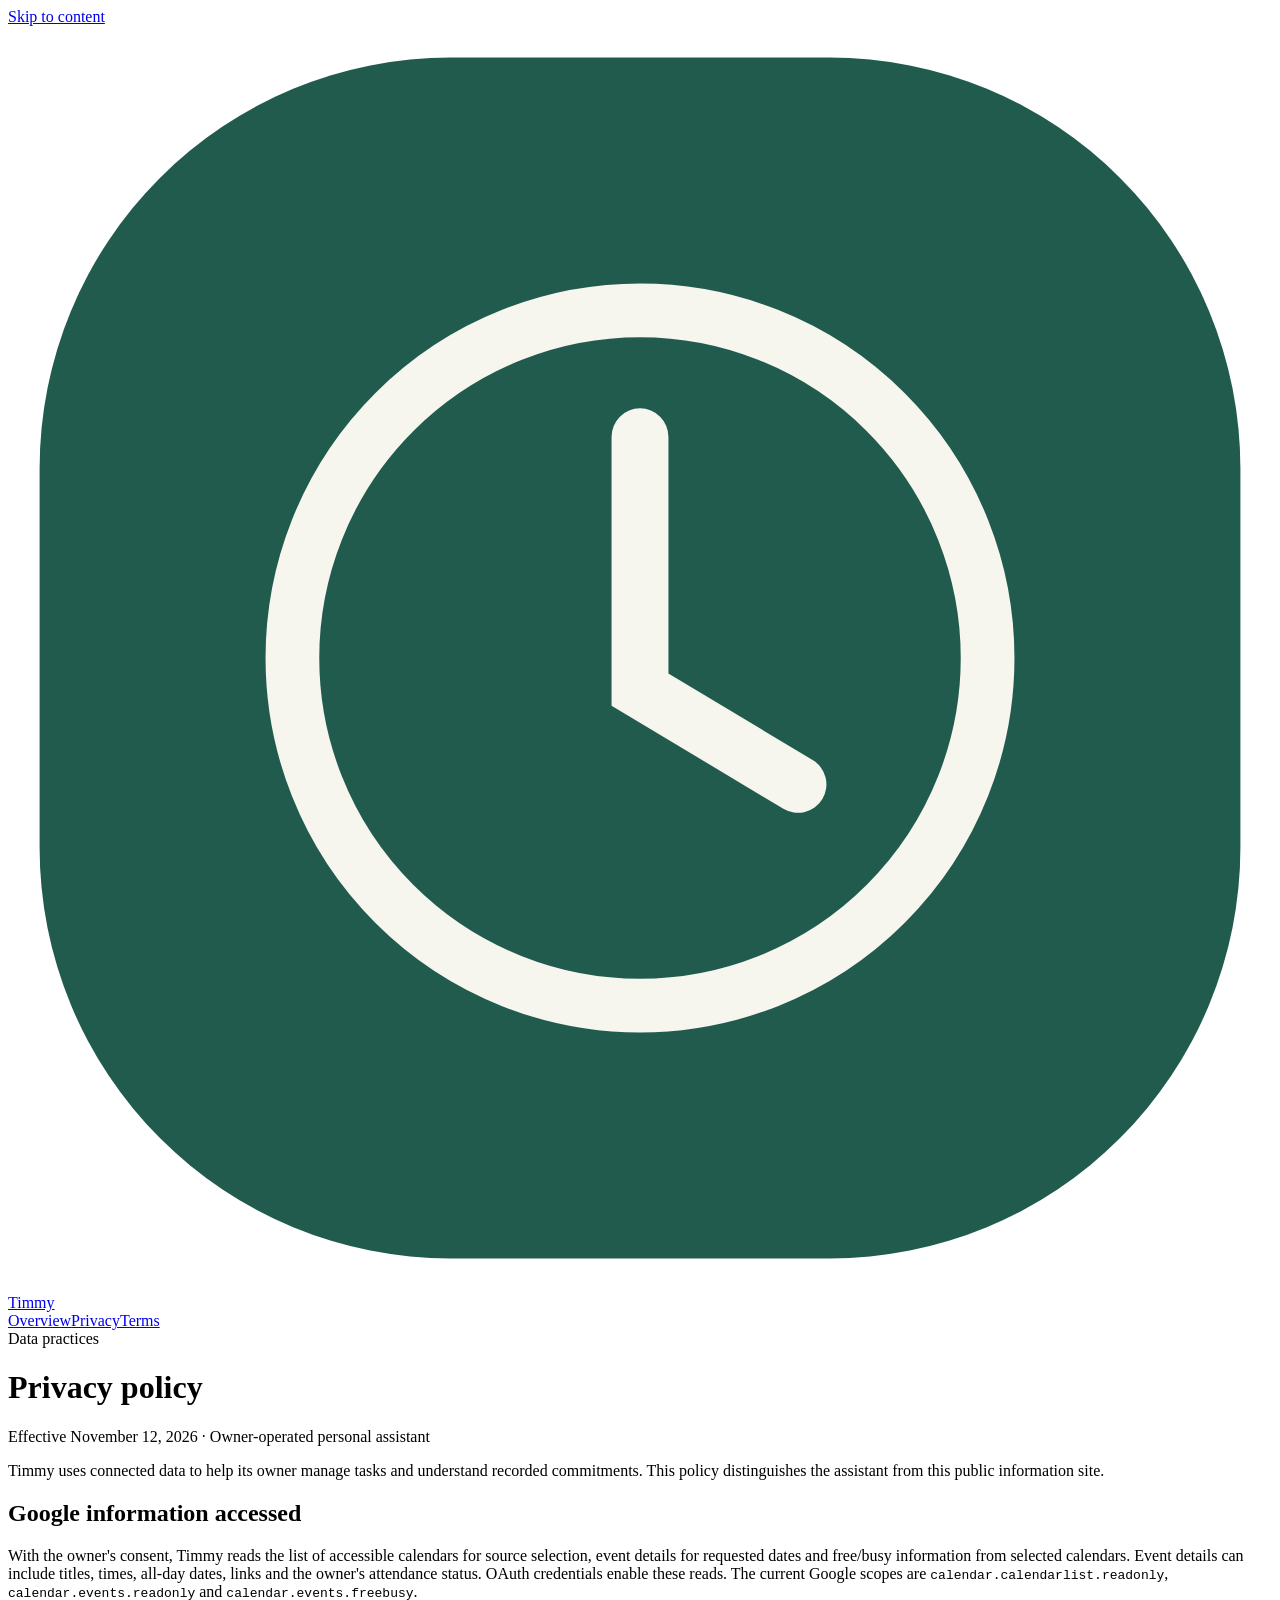
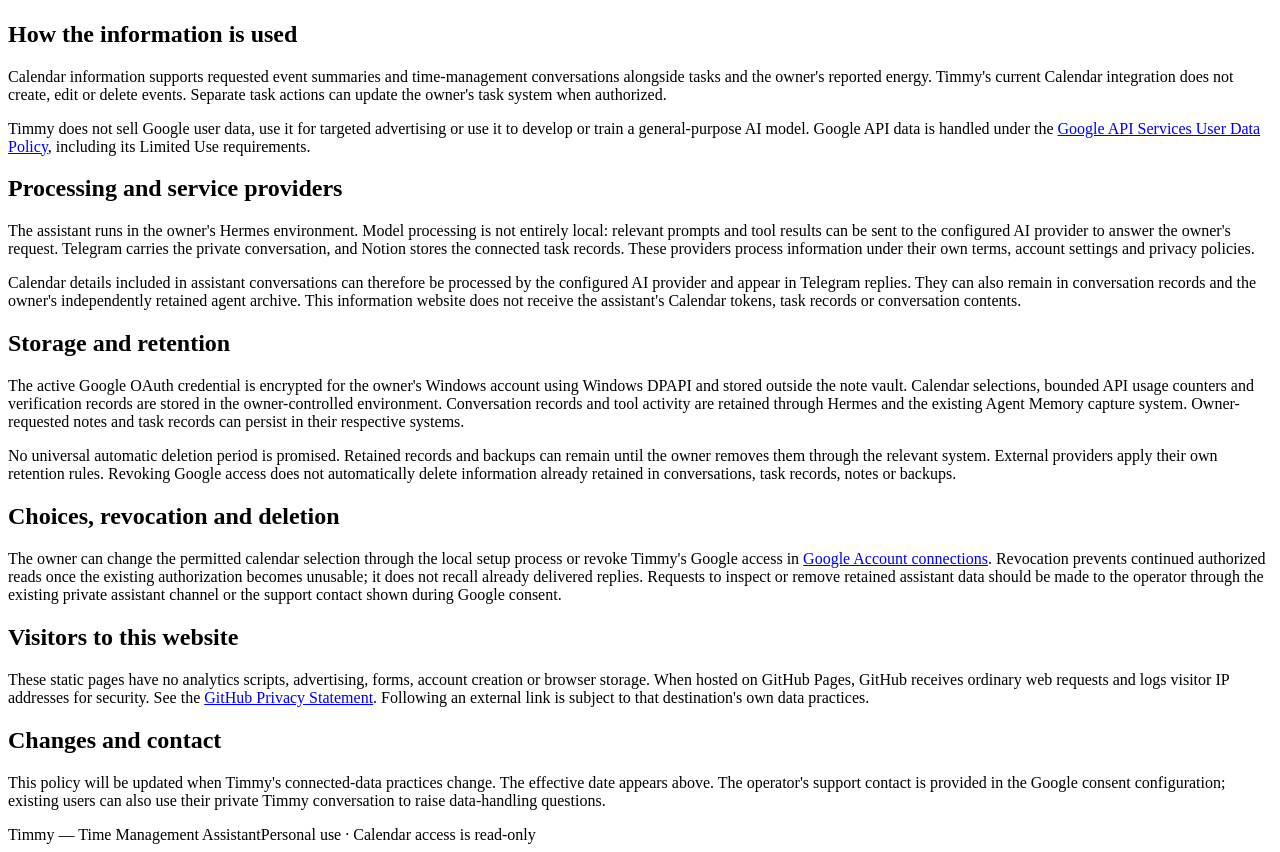
==== privacy.html @ 3e9d04fe "Publish reviewed Timmy privacy policy" ====
<!doctype html>
<html lang="en"><head><meta charset="utf-8"><meta name="viewport" content="width=device-width,initial-scale=1"><title>Privacy policy · Timmy</title><meta name="description" content="How Timmy accesses, uses, stores and shares Google Calendar information, and how its owner controls access."><meta name="referrer" content="strict-origin-when-cross-origin"><meta http-equiv="Content-Security-Policy" content="default-src 'none'; style-src 'self'; img-src 'self'; base-uri 'none'; form-action 'none'"><link rel="icon" href="favicon.svg" type="image/svg+xml"><link rel="stylesheet" href="styles.css"></head><body><a class="skip" href="#main">Skip to content</a><div class="shell"><header class="top"><a class="brand" href="./"><svg aria-hidden="true" viewBox="0 0 40 40" fill="none"><rect x="1" y="1" width="38" height="38" rx="13" fill="#205b4d"/><circle cx="20" cy="20" r="11" stroke="#f6f5ee" stroke-width="1.7"/><path d="M20 13v8l5 3" stroke="#f6f5ee" stroke-width="1.8" stroke-linecap="round"/></svg><span>Timmy</span></a><nav aria-label="Main navigation"><a href="./">Overview</a><a href="privacy.html" aria-current="page">Privacy</a><a href="terms.html">Terms</a></nav></header><main id="main" class="document"><div class="eyebrow">Data practices</div><h1>Privacy policy</h1><p class="meta">Effective November 12, 2026 · Owner-operated personal assistant</p><p class="lead">Timmy uses connected data to help its owner manage tasks and understand recorded commitments. This policy distinguishes the assistant from this public information site.</p><h2>Google information accessed</h2><p>With the owner's consent, Timmy reads the list of accessible calendars for source selection, event details for requested dates and free/busy information from selected calendars. Event details can include titles, times, all-day dates, links and the owner's attendance status. OAuth credentials enable these reads. The current Google scopes are <code>calendar.calendarlist.readonly</code>, <code>calendar.events.readonly</code> and <code>calendar.events.freebusy</code>.</p><h2>How the information is used</h2><p>Calendar information supports requested event summaries and time-management conversations alongside tasks and the owner's reported energy. Timmy's current Calendar integration does not create, edit or delete events. Separate task actions can update the owner's task system when authorized.</p><p>Timmy does not sell Google user data, use it for targeted advertising or use it to develop or train a general-purpose AI model. Google API data is handled under the <a href="https://developers.google.com/terms/api-services-user-data-policy">Google API Services User Data Policy</a>, including its Limited Use requirements.</p><h2>Processing and service providers</h2><p>The assistant runs in the owner's Hermes environment. Model processing is not entirely local: relevant prompts and tool results can be sent to the configured AI provider to answer the owner's request. Telegram carries the private conversation, and Notion stores the connected task records. These providers process information under their own terms, account settings and privacy policies.</p><p>Calendar details included in assistant conversations can therefore be processed by the configured AI provider and appear in Telegram replies. They can also remain in conversation records and the owner's independently retained agent archive. This information website does not receive the assistant's Calendar tokens, task records or conversation contents.</p><h2>Storage and retention</h2><p>The active Google OAuth credential is encrypted for the owner's Windows account using Windows DPAPI and stored outside the note vault. Calendar selections, bounded API usage counters and verification records are stored in the owner-controlled environment. Conversation records and tool activity are retained through Hermes and the existing Agent Memory capture system. Owner-requested notes and task records can persist in their respective systems.</p><p>No universal automatic deletion period is promised. Retained records and backups can remain until the owner removes them through the relevant system. External providers apply their own retention rules. Revoking Google access does not automatically delete information already retained in conversations, task records, notes or backups.</p><h2>Choices, revocation and deletion</h2><p>The owner can change the permitted calendar selection through the local setup process or revoke Timmy's Google access in <a href="https://myaccount.google.com/connections">Google Account connections</a>. Revocation prevents continued authorized reads once the existing authorization becomes unusable; it does not recall already delivered replies. Requests to inspect or remove retained assistant data should be made to the operator through the existing private assistant channel or the support contact shown during Google consent.</p><h2>Visitors to this website</h2><p>These static pages have no analytics scripts, advertising, forms, account creation or browser storage. When hosted on GitHub Pages, GitHub receives ordinary web requests and logs visitor IP addresses for security. See the <a href="https://docs.github.com/en/site-policy/privacy-policies/github-general-privacy-statement">GitHub Privacy Statement</a>. Following an external link is subject to that destination's own data practices.</p><h2>Changes and contact</h2><p>This policy will be updated when Timmy's connected-data practices change. The effective date appears above. The operator's support contact is provided in the Google consent configuration; existing users can also use their private Timmy conversation to raise data-handling questions.</p></main><footer><span>Timmy — Time Management Assistant</span><span>Personal use · Calendar access is read-only</span></footer></div></body></html>
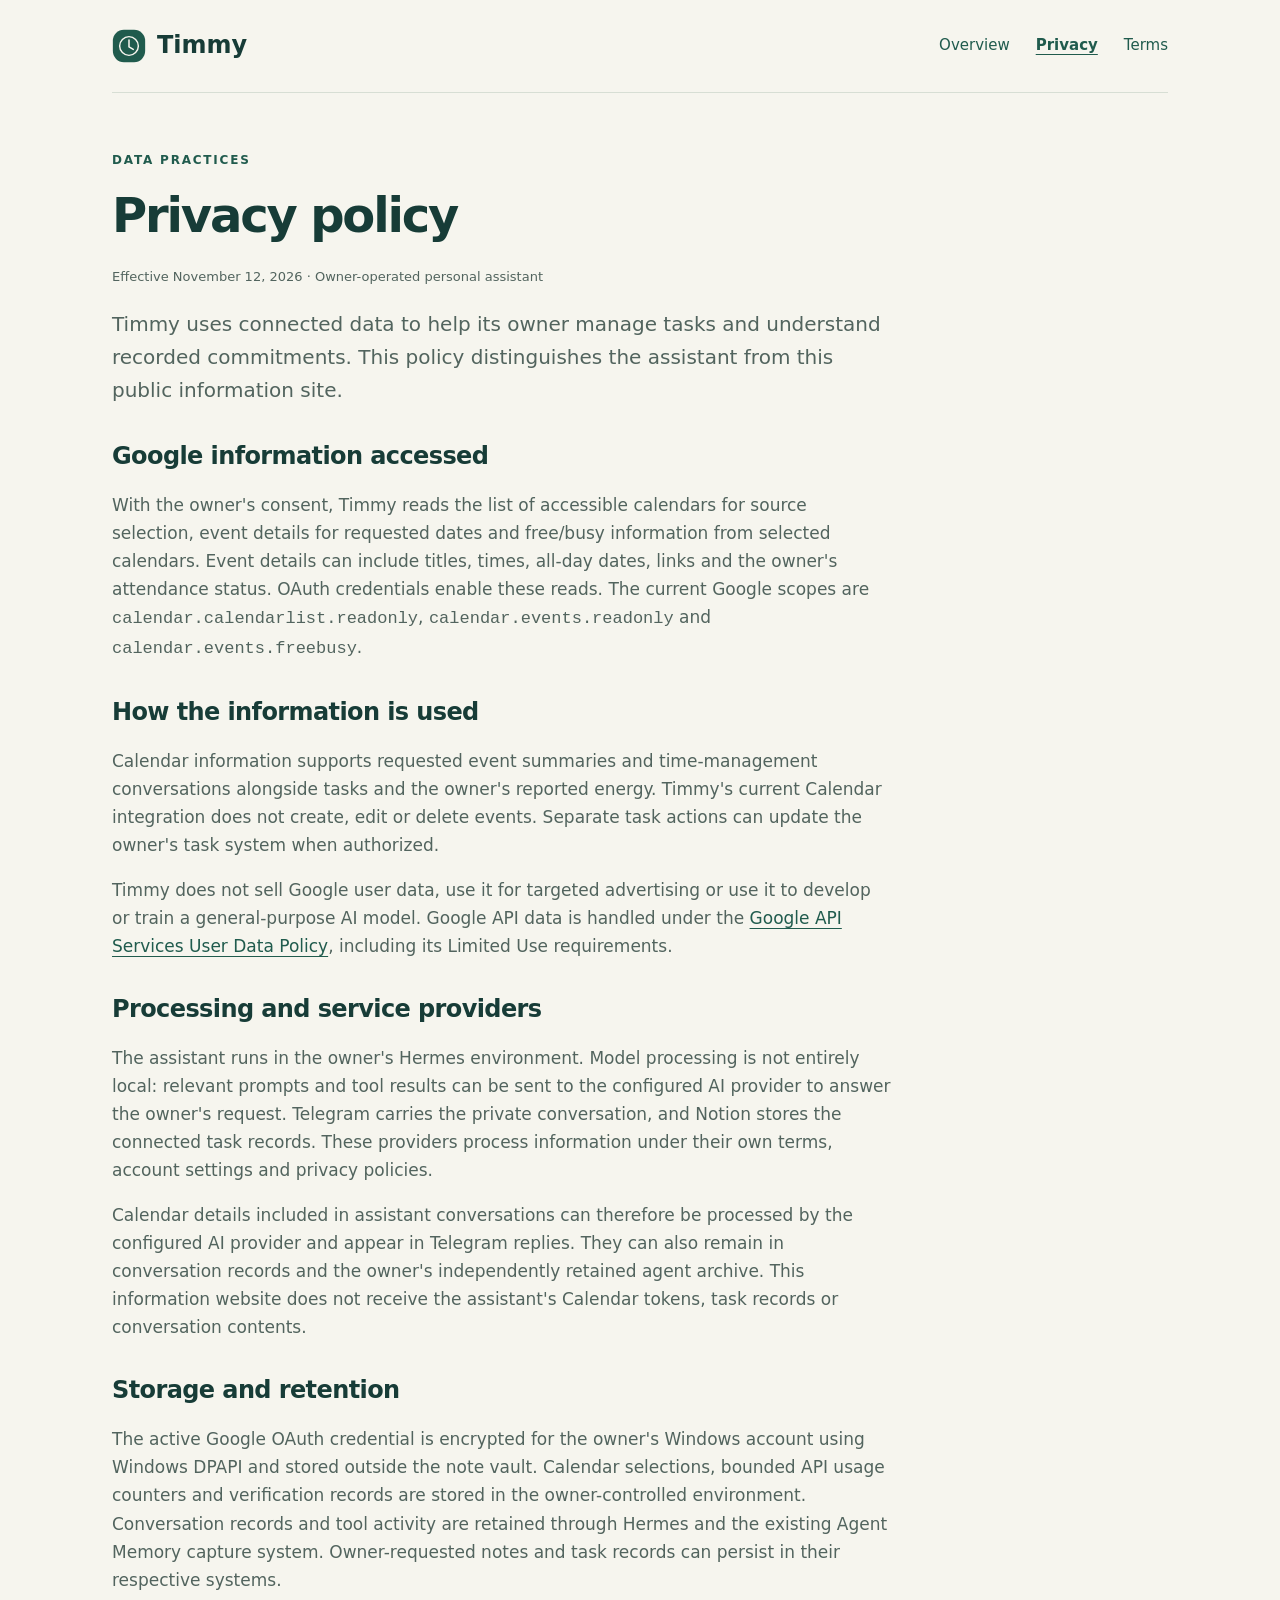
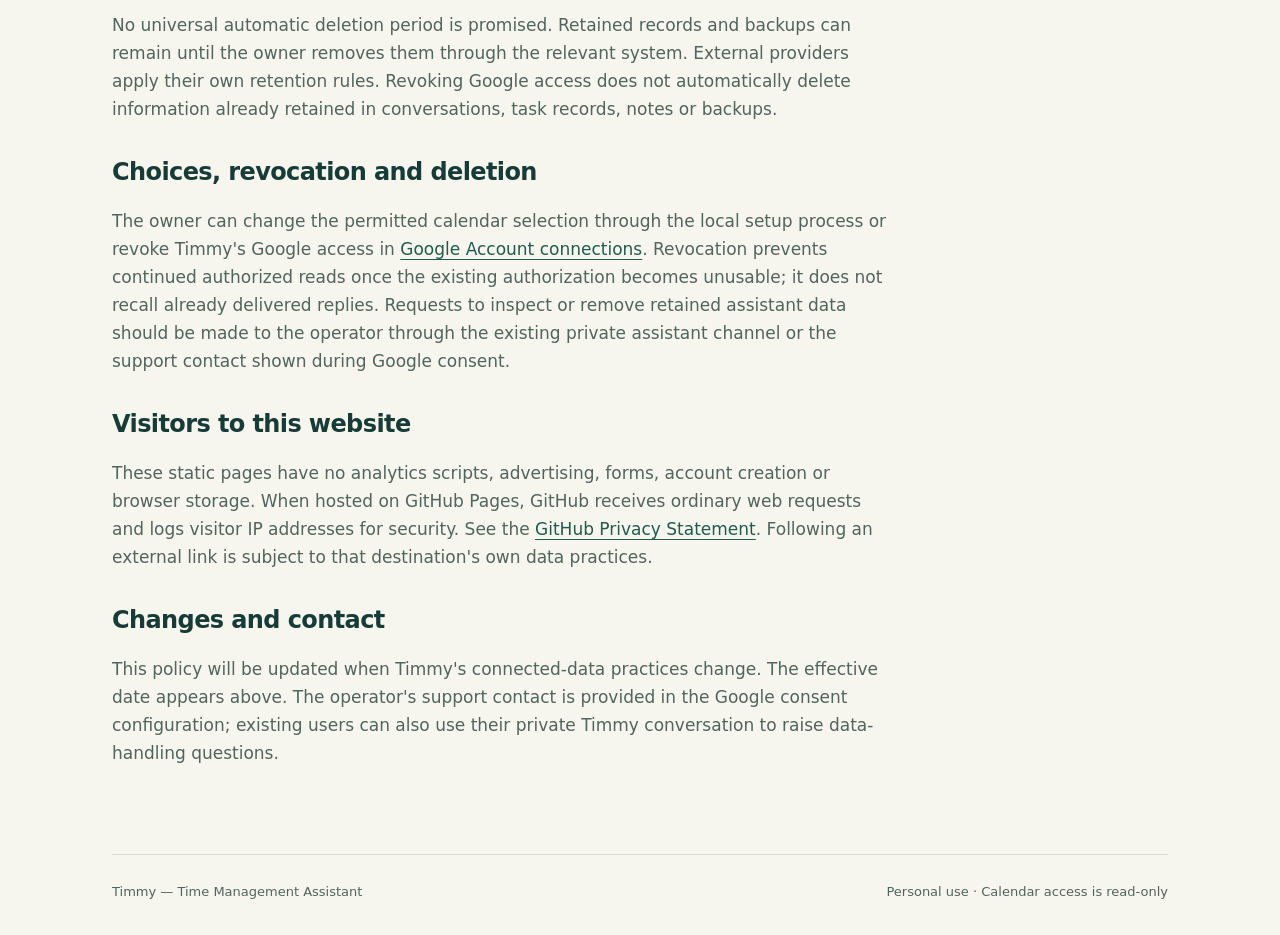
==== commit 68d730fe: "Prevent search indexing by adding noindex meta tag Added 'noindex' meta tag to prevent search indexi" ====
--- a/privacy.html
+++ b/privacy.html
@@ -1,2 +1,2 @@
 <!doctype html>
-<html lang="en"><head><meta charset="utf-8"><meta name="viewport" content="width=device-width,initial-scale=1"><title>Privacy policy · Timmy</title><meta name="description" content="How Timmy accesses, uses, stores and shares Google Calendar information, and how its owner controls access."><meta name="referrer" content="strict-origin-when-cross-origin"><meta http-equiv="Content-Security-Policy" content="default-src 'none'; style-src 'self'; img-src 'self'; base-uri 'none'; form-action 'none'"><link rel="icon" href="favicon.svg" type="image/svg+xml"><link rel="stylesheet" href="styles.css"></head><body><a class="skip" href="#main">Skip to content</a><div class="shell"><header class="top"><a class="brand" href="./"><svg aria-hidden="true" viewBox="0 0 40 40" fill="none"><rect x="1" y="1" width="38" height="38" rx="13" fill="#205b4d"/><circle cx="20" cy="20" r="11" stroke="#f6f5ee" stroke-width="1.7"/><path d="M20 13v8l5 3" stroke="#f6f5ee" stroke-width="1.8" stroke-linecap="round"/></svg><span>Timmy</span></a><nav aria-label="Main navigation"><a href="./">Overview</a><a href="privacy.html" aria-current="page">Privacy</a><a href="terms.html">Terms</a></nav></header><main id="main" class="document"><div class="eyebrow">Data practices</div><h1>Privacy policy</h1><p class="meta">Effective November 12, 2026 · Owner-operated personal assistant</p><p class="lead">Timmy uses connected data to help its owner manage tasks and understand recorded commitments. This policy distinguishes the assistant from this public information site.</p><h2>Google information accessed</h2><p>With the owner's consent, Timmy reads the list of accessible calendars for source selection, event details for requested dates and free/busy information from selected calendars. Event details can include titles, times, all-day dates, links and the owner's attendance status. OAuth credentials enable these reads. The current Google scopes are <code>calendar.calendarlist.readonly</code>, <code>calendar.events.readonly</code> and <code>calendar.events.freebusy</code>.</p><h2>How the information is used</h2><p>Calendar information supports requested event summaries and time-management conversations alongside tasks and the owner's reported energy. Timmy's current Calendar integration does not create, edit or delete events. Separate task actions can update the owner's task system when authorized.</p><p>Timmy does not sell Google user data, use it for targeted advertising or use it to develop or train a general-purpose AI model. Google API data is handled under the <a href="https://developers.google.com/terms/api-services-user-data-policy">Google API Services User Data Policy</a>, including its Limited Use requirements.</p><h2>Processing and service providers</h2><p>The assistant runs in the owner's Hermes environment. Model processing is not entirely local: relevant prompts and tool results can be sent to the configured AI provider to answer the owner's request. Telegram carries the private conversation, and Notion stores the connected task records. These providers process information under their own terms, account settings and privacy policies.</p><p>Calendar details included in assistant conversations can therefore be processed by the configured AI provider and appear in Telegram replies. They can also remain in conversation records and the owner's independently retained agent archive. This information website does not receive the assistant's Calendar tokens, task records or conversation contents.</p><h2>Storage and retention</h2><p>The active Google OAuth credential is encrypted for the owner's Windows account using Windows DPAPI and stored outside the note vault. Calendar selections, bounded API usage counters and verification records are stored in the owner-controlled environment. Conversation records and tool activity are retained through Hermes and the existing Agent Memory capture system. Owner-requested notes and task records can persist in their respective systems.</p><p>No universal automatic deletion period is promised. Retained records and backups can remain until the owner removes them through the relevant system. External providers apply their own retention rules. Revoking Google access does not automatically delete information already retained in conversations, task records, notes or backups.</p><h2>Choices, revocation and deletion</h2><p>The owner can change the permitted calendar selection through the local setup process or revoke Timmy's Google access in <a href="https://myaccount.google.com/connections">Google Account connections</a>. Revocation prevents continued authorized reads once the existing authorization becomes unusable; it does not recall already delivered replies. Requests to inspect or remove retained assistant data should be made to the operator through the existing private assistant channel or the support contact shown during Google consent.</p><h2>Visitors to this website</h2><p>These static pages have no analytics scripts, advertising, forms, account creation or browser storage. When hosted on GitHub Pages, GitHub receives ordinary web requests and logs visitor IP addresses for security. See the <a href="https://docs.github.com/en/site-policy/privacy-policies/github-general-privacy-statement">GitHub Privacy Statement</a>. Following an external link is subject to that destination's own data practices.</p><h2>Changes and contact</h2><p>This policy will be updated when Timmy's connected-data practices change. The effective date appears above. The operator's support contact is provided in the Google consent configuration; existing users can also use their private Timmy conversation to raise data-handling questions.</p></main><footer><span>Timmy — Time Management Assistant</span><span>Personal use · Calendar access is read-only</span></footer></div></body></html>
+<html lang="en"><head><meta charset="utf-8"><meta name="robots" content="noindex"><meta name="viewport" content="width=device-width,initial-scale=1"><title>Privacy policy · Timmy</title><meta name="description" content="How Timmy accesses, uses, stores and shares Google Calendar information, and how its owner controls access."><meta name="referrer" content="strict-origin-when-cross-origin"><meta http-equiv="Content-Security-Policy" content="default-src 'none'; style-src 'self'; img-src 'self'; base-uri 'none'; form-action 'none'"><link rel="icon" href="favicon.svg" type="image/svg+xml"><link rel="stylesheet" href="styles.css"></head><body><a class="skip" href="#main">Skip to content</a><div class="shell"><header class="top"><a class="brand" href="./"><svg aria-hidden="true" viewBox="0 0 40 40" fill="none"><rect x="1" y="1" width="38" height="38" rx="13" fill="#205b4d"/><circle cx="20" cy="20" r="11" stroke="#f6f5ee" stroke-width="1.7"/><path d="M20 13v8l5 3" stroke="#f6f5ee" stroke-width="1.8" stroke-linecap="round"/></svg><span>Timmy</span></a><nav aria-label="Main navigation"><a href="./">Overview</a><a href="privacy.html" aria-current="page">Privacy</a><a href="terms.html">Terms</a></nav></header><main id="main" class="document"><div class="eyebrow">Data practices</div><h1>Privacy policy</h1><p class="meta">Effective November 12, 2026 · Owner-operated personal assistant</p><p class="lead">Timmy uses connected data to help its owner manage tasks and understand recorded commitments. This policy distinguishes the assistant from this public information site.</p><h2>Google information accessed</h2><p>With the owner's consent, Timmy reads the list of accessible calendars for source selection, event details for requested dates and free/busy information from selected calendars. Event details can include titles, times, all-day dates, links and the owner's attendance status. OAuth credentials enable these reads. The current Google scopes are <code>calendar.calendarlist.readonly</code>, <code>calendar.events.readonly</code> and <code>calendar.events.freebusy</code>.</p><h2>How the information is used</h2><p>Calendar information supports requested event summaries and time-management conversations alongside tasks and the owner's reported energy. Timmy's current Calendar integration does not create, edit or delete events. Separate task actions can update the owner's task system when authorized.</p><p>Timmy does not sell Google user data, use it for targeted advertising or use it to develop or train a general-purpose AI model. Google API data is handled under the <a href="https://developers.google.com/terms/api-services-user-data-policy">Google API Services User Data Policy</a>, including its Limited Use requirements.</p><h2>Processing and service providers</h2><p>The assistant runs in the owner's Hermes environment. Model processing is not entirely local: relevant prompts and tool results can be sent to the configured AI provider to answer the owner's request. Telegram carries the private conversation, and Notion stores the connected task records. These providers process information under their own terms, account settings and privacy policies.</p><p>Calendar details included in assistant conversations can therefore be processed by the configured AI provider and appear in Telegram replies. They can also remain in conversation records and the owner's independently retained agent archive. This information website does not receive the assistant's Calendar tokens, task records or conversation contents.</p><h2>Storage and retention</h2><p>The active Google OAuth credential is encrypted for the owner's Windows account using Windows DPAPI and stored outside the note vault. Calendar selections, bounded API usage counters and verification records are stored in the owner-controlled environment. Conversation records and tool activity are retained through Hermes and the existing Agent Memory capture system. Owner-requested notes and task records can persist in their respective systems.</p><p>No universal automatic deletion period is promised. Retained records and backups can remain until the owner removes them through the relevant system. External providers apply their own retention rules. Revoking Google access does not automatically delete information already retained in conversations, task records, notes or backups.</p><h2>Choices, revocation and deletion</h2><p>The owner can change the permitted calendar selection through the local setup process or revoke Timmy's Google access in <a href="https://myaccount.google.com/connections">Google Account connections</a>. Revocation prevents continued authorized reads once the existing authorization becomes unusable; it does not recall already delivered replies. Requests to inspect or remove retained assistant data should be made to the operator through the existing private assistant channel or the support contact shown during Google consent.</p><h2>Visitors to this website</h2><p>These static pages have no analytics scripts, advertising, forms, account creation or browser storage. When hosted on GitHub Pages, GitHub receives ordinary web requests and logs visitor IP addresses for security. See the <a href="https://docs.github.com/en/site-policy/privacy-policies/github-general-privacy-statement">GitHub Privacy Statement</a>. Following an external link is subject to that destination's own data practices.</p><h2>Changes and contact</h2><p>This policy will be updated when Timmy's connected-data practices change. The effective date appears above. The operator's support contact is provided in the Google consent configuration; existing users can also use their private Timmy conversation to raise data-handling questions.</p></main><footer><span>Timmy — Time Management Assistant</span><span>Personal use · Calendar access is read-only</span></footer></div></body></html>
--- a/styles.css
+++ b/styles.css
@@ -0,0 +1,3 @@
+
+:root{color-scheme:light;--paper:#f6f5ee;--ink:#173c37;--muted:#52645e;--line:#d7ded4;--green:#205b4d;--white:#fffef9}
+*{box-sizing:border-box}body{margin:0;background:var(--paper);color:var(--ink);font:17px/1.65 system-ui,-apple-system,Segoe UI,sans-serif}a{color:var(--green);text-underline-offset:4px}a:focus-visible{outline:3px solid #b26327;outline-offset:5px;border-radius:2px}.shell{max-width:1120px;margin:auto;padding:0 32px}.top{display:flex;align-items:center;justify-content:space-between;gap:24px;padding:26px 0;border-bottom:1px solid var(--line)}.brand{display:flex;align-items:center;gap:11px;font-weight:750;font-size:24px;text-decoration:none;color:var(--ink)}.brand svg{width:34px;height:34px}nav{display:flex;gap:26px;font-size:15px}nav a{text-decoration:none}nav a[aria-current=page]{text-decoration:underline;font-weight:700}.eyebrow{font-size:12px;letter-spacing:.15em;font-weight:750;text-transform:uppercase;color:var(--green)}h1{font-size:clamp(38px,6vw,70px);font-weight:650;line-height:1.08;letter-spacing:-.045em;margin:20px 0 24px}h2{font-size:29px;line-height:1.25;letter-spacing:-.025em}h3{font-size:19px;line-height:1.4;margin:0 0 10px}.hero{display:grid;grid-template-columns:1.5fr 1fr;gap:72px;padding:72px 0 64px;align-items:center}.intro{max-width:620px;color:var(--muted);font-size:20px}.links{display:flex;flex-wrap:wrap;gap:14px;margin-top:28px}.button{padding:11px 19px;border:1px solid var(--green);border-radius:7px;text-decoration:none;font-size:15px;font-weight:650}.button.primary{background:var(--green);color:var(--white)}.note{padding:30px;background:#e6ebdd;border-radius:18px;position:relative}.note .stamp{display:inline-block;font-size:12px;border:1px solid #a7b7a0;border-radius:30px;padding:3px 10px;margin-bottom:18px}.note ul{margin:0;padding-left:21px}.note li{margin:12px 0}.section{padding:40px 0;border-top:1px solid var(--line)}.section-title{max-width:680px}.features{display:grid;grid-template-columns:repeat(3,1fr);gap:32px;margin-top:28px}.number{font-size:13px;color:var(--muted);display:block;margin-bottom:12px}.features p,.muted{color:var(--muted)}.split{display:grid;grid-template-columns:1fr 1.5fr;gap:64px}.details{margin:0}.details div{padding:16px 0;border-bottom:1px solid var(--line)}dt{font-weight:650}dd{margin:5px 0 0;color:var(--muted)}footer{display:flex;justify-content:space-between;gap:24px;border-top:1px solid var(--line);padding:26px 0 36px;font-size:13px;color:var(--muted)}.document{max-width:780px;padding:58px 0 70px}.document h1{font-size:48px}.document h2{font-size:24px;margin-top:34px}.document p,.document li{color:var(--muted)}.document .lead{font-size:20px}.meta{font-size:13px;color:var(--muted)}.skip{position:absolute;left:-9999px}.skip:focus{left:12px;top:10px;background:white;z-index:2;padding:8px}@media(max-width:760px){.shell{padding:0 22px}.top{align-items:flex-start;gap:16px;flex-wrap:wrap}nav{gap:22px}.hero{grid-template-columns:1fr;padding:45px 0;gap:30px}.features,.split{grid-template-columns:1fr;gap:25px}.intro{font-size:18px}footer{flex-direction:column;gap:8px}.document{padding-top:38px}.document h1{font-size:39px}}
